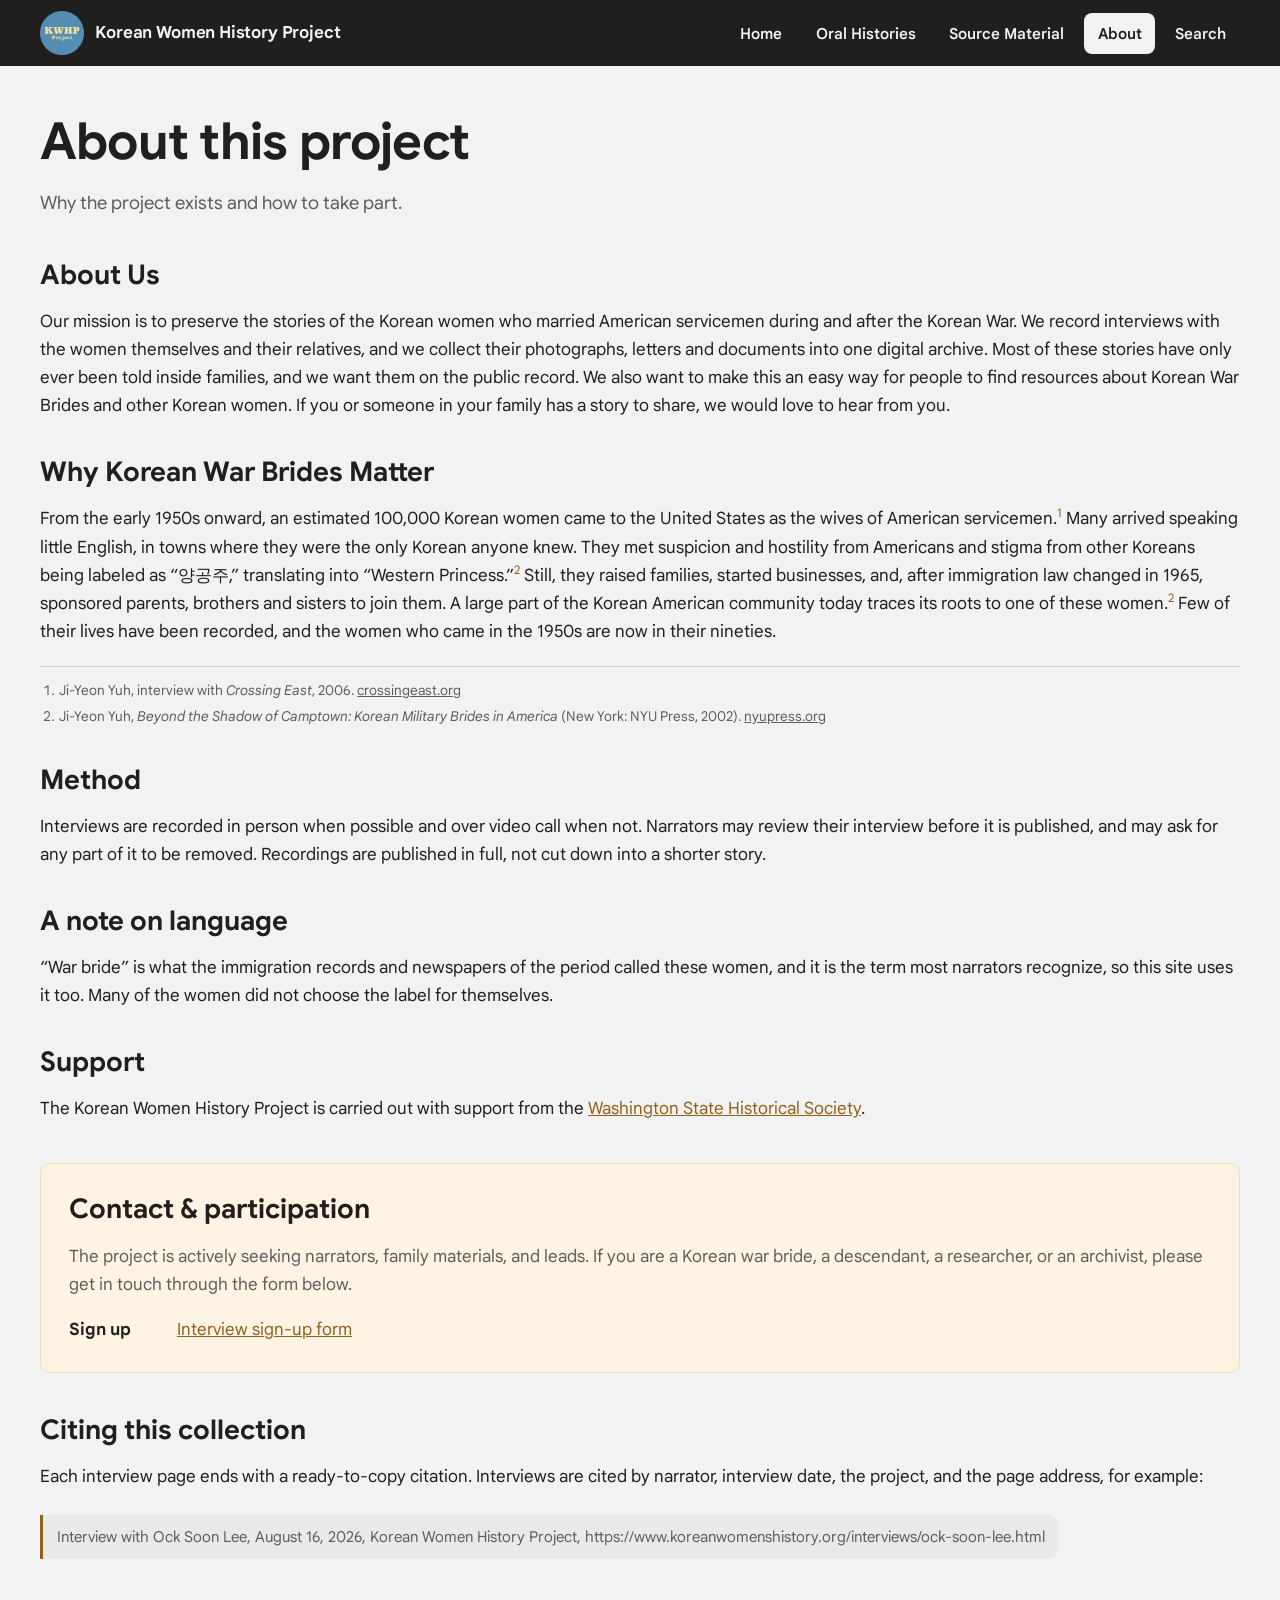
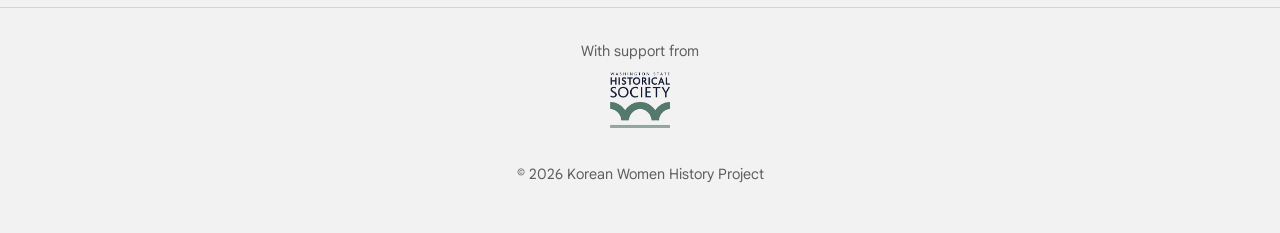
==== about.html @ 5fdd78ae "Credit the Washington State Historical Society for its support Every page footer now shows "With sup" ====
<!doctype html>
<html lang="en">
<head>
  <meta charset="utf-8" />
  <meta name="viewport" content="width=device-width, initial-scale=1" />
  <title>About | Korean Women History Project</title>
  <meta name="description" content="Who runs the Korean Women History Project, how interviews are conducted, and how to take part." />
  <link rel="stylesheet" href="styles.css" />
  <link rel="icon" href="favicon.ico" sizes="any" />
  <link rel="icon" type="image/png" sizes="32x32" href="images/favicon-32.png" />
  <link rel="icon" type="image/png" sizes="16x16" href="images/favicon-16.png" />
  <link rel="apple-touch-icon" href="images/apple-touch-icon.png" />
  <link rel="manifest" href="site.webmanifest" />
</head>
<body>
  <a class="skip-link" href="#main">Skip to content</a>

  <header class="site-header">
    <a class="brand" href="index.html">
      <img class="brand-logo" src="images/logo.png" alt="" width="512" height="512" />
      <span class="brand-name">Korean Women History Project</span>
    </a>
    <button id="nav-toggle" class="nav-toggle" type="button" aria-expanded="false" aria-controls="site-nav">Menu</button>
    <nav id="site-nav" class="site-nav">
      <a href="index.html">Home</a>
      <a href="oral-histories.html">Oral Histories</a>
      <a href="archive.html">Source Material</a>
      <a href="about.html" aria-current="page">About</a>
      <a href="search.html">Search</a>
    </nav>
  </header>

  <main id="main">
    <section class="page-head">
      <h1>About this project</h1>
      <p class="lede">
        Why the project exists and how to take part.
      </p>
    </section>

    <section class="prose">
      <h2>About Us</h2>
      <p>
        Our mission is to preserve the stories of the Korean women who married American
        servicemen during and after the Korean War.
        We record interviews with the women themselves and their relatives, and we collect
        their photographs, letters and documents into one digital archive. Most of these
        stories have only ever been told inside families, and we want them on the public record. We also want to
        make this an easy way for people to find resources about Korean War Brides and other
        Korean women. If you or someone in your family has a story to share, we would love to
        hear from you.
      </p>

      <h2>Why Korean War Brides Matter</h2>
      <p>
        From the early 1950s onward, an estimated 100,000 Korean women came to the United
        States as the wives of American servicemen.<sup><a href="#source-1">1</a></sup> Many
        arrived speaking little English, in towns where they were the only Korean anyone knew.
        They met suspicion and hostility from Americans and stigma from other Koreans being
        labeled as &ldquo;<span lang="ko">양공주</span>,&rdquo; translating into &ldquo;Western
        Princess.&rdquo;<sup><a href="#source-2">2</a></sup> Still, they raised families,
        started businesses, and, after immigration law changed in 1965, sponsored parents,
        brothers and sisters to join them. A large part of the Korean American community today
        traces its roots to one of these women.<sup><a href="#source-2">2</a></sup> Few of their
        lives have been recorded, and the women who came in the 1950s are now in their nineties.
      </p>

      <ol class="sources" aria-label="Sources">
        <li id="source-1">
          Ji-Yeon Yuh, interview with <em>Crossing East</em>, 2006.
          <a href="http://www.crossingeast.org/crossingeastarchive/2017/03/27/dr-ji-yeon-yuh-interview/">crossingeast.org</a>
        </li>
        <li id="source-2">
          Ji-Yeon Yuh, <em>Beyond the Shadow of Camptown: Korean Military Brides in America</em>
          (New York: NYU Press, 2002).
          <a href="https://nyupress.org/9780814796993/beyond-the-shadow-of-camptown/">nyupress.org</a>
        </li>
      </ol>

      <h2>Method</h2>
      <p>
        Interviews are recorded in person when possible and over video call when not.
        Narrators may review their interview before it is published, and may ask for any part
        of it to be removed. Recordings are published in full, not cut down into a shorter
        story.
      </p>

      <h2>A note on language</h2>
      <p>
        &ldquo;War bride&rdquo; is what the immigration records and newspapers of the period
        called these women, and it is the term most narrators recognize, so this site uses it
        too. Many of the women did not choose the label for themselves.
      </p>

      <h2>Support</h2>
      <p>
        The Korean Women History Project is carried out with support from the
        <a href="https://www.washingtonhistory.org/" target="_blank" rel="noopener">Washington State Historical Society</a>.
      </p>
    </section>

    <section class="callout" id="contact">
      <h2>Contact &amp; participation</h2>
      <p>
        The project is actively seeking narrators, family materials, and leads. If you are
        a Korean war bride, a descendant, a researcher, or an archivist, please get in touch
        through the form below.
      </p>
      <ul class="contact-list">
        <li><strong>Sign up</strong> <a href="https://forms.gle/nrmysBmQcNT2oJr99" target="_blank" rel="noopener">Interview sign-up form</a></li>
      </ul>
    </section>

    <section class="prose">
      <h2>Citing this collection</h2>
      <p>
        Each interview page ends with a ready-to-copy citation. Interviews are cited by
        narrator, interview date, the project, and the page address, for example:
      </p>
      <p>
        <span class="cite">
          Interview with Ock Soon Lee, August 16, 2026, Korean Women History Project,
          https://www.koreanwomenshistory.org/interviews/ock-soon-lee.html
        </span>
      </p>
    </section>
  </main>

  <footer>
    <a class="support" href="https://www.washingtonhistory.org/" target="_blank" rel="noopener">
      <span>With support from</span>
      <img src="images/wshs-logo.jpg" alt="Washington State Historical Society" width="59" height="56" />
    </a>
    <p>© <span data-year>2026</span> Korean Women History Project</p>
  </footer>

  <script src="script.js"></script>
</body>
</html>
---- styles.css ----
/* ==========================================================================
   Korean Women History Project — site styles
   Colors live in the :root block below. Change them there and the whole
   site follows. Everything else is layout.
   ========================================================================== */

/* Google Sans, self-hosted (SIL Open Font License 1.1, see fonts/OFL.txt).
   A single variable file covers weight 400-700, so italic is the only
   second file needed. */
@font-face {
  font-family: "Google Sans";
  src: url("fonts/GoogleSans-Variable.woff2") format("woff2-variations"),
       url("fonts/GoogleSans-Variable.woff2") format("woff2");
  font-weight: 400 700;
  font-style: normal;
  font-display: swap;
}

@font-face {
  font-family: "Google Sans";
  src: url("fonts/GoogleSans-Italic-Variable.woff2") format("woff2-variations"),
       url("fonts/GoogleSans-Italic-Variable.woff2") format("woff2");
  font-weight: 400 700;
  font-style: italic;
  font-display: swap;
}


:root {
  /* Palette drawn from the project logo: gold on near-black, over a warm
     off-white. --accent is a deepened version of the logo's gold (#b68235)
     so it clears AA contrast as text and as a button fill; --accent-soft is
     a pale tint of the same gold. */
  --bg: #f3f2f2;
  --bg-soft: #eae9e9;
  --surface: #f8f4f4;
  --text: #201f1d;
  --muted: #605d5d;
  --border: #d7d3d3;
  --accent: #8f611c;
  /* Body text carrying a slight gold hue, for card pull quotes. */
  --text-quote: #5a3b0a;
  --accent-soft: #fff3e4;
  --accent-soft-border: #f1dcb8;
  --accent-text: #ffffff;
  /* Behind words a search matched. */
  --mark: #f6dca8;

  /* Dark banner across the top, the same near-black as the logo's tile so
     the logo sits flush in it. */
  --header-bg: #201f1d;
  --header-text: #f3f2f2;

  --radius: 10px;
  /* Content sits in a centered band with a gutter on each side.
     --maxw is how wide that band gets; --pad is the gutter inside it.
     --measure is off, so text fills the band rather than stopping short. */
  --maxw: 1280px;
  --pad: clamp(1rem, 4vw, 2.5rem);
  --measure: none;

  /* --serif is unused now that headings use --sans too; kept so a serif
     look can be restored by pointing a rule back at it. */
  --serif: "Iowan Old Style", "Palatino Linotype", Palatino, Georgia, "Times New Roman", serif;
  --sans: "Google Sans", system-ui, -apple-system, "Segoe UI", Roboto, Helvetica, Arial, sans-serif;

  /* The site is light-only; this keeps form controls and scrollbars light
     even for visitors whose system is set to dark mode. */
  color-scheme: light;
}

* { box-sizing: border-box; }

/* scroll-padding-top keeps links to a spot on the page (#contact,
   #ock-soon-lee) from landing under the sticky header. */
html { scroll-behavior: smooth; scroll-padding-top: 5rem; }

body {
  margin: 0;
  background: var(--bg);
  color: var(--text);
  font: 17px/1.65 var(--sans);
  -webkit-font-smoothing: antialiased;
}

a { color: var(--accent); }
a:hover { text-decoration-thickness: 2px; }

img { max-width: 100%; height: auto; display: block; }

.visually-hidden {
  position: absolute;
  width: 1px; height: 1px;
  padding: 0; margin: -1px;
  overflow: hidden;
  clip: rect(0 0 0 0);
  white-space: nowrap;
}

.skip-link {
  position: absolute;
  left: -9999px;
  top: 0;
  background: var(--accent);
  color: var(--accent-text);
  padding: 0.6rem 1rem;
  z-index: 100;
}
.skip-link:focus { left: 0; }

:focus-visible {
  outline: 2px solid var(--accent);
  outline-offset: 3px;
  border-radius: 3px;
}

/* --------------------------------------------------------------- Header  */

.site-header {
  position: sticky;
  top: 0;
  z-index: 20;
  display: flex;
  align-items: center;
  justify-content: space-between;
  gap: 1.5rem;
  padding-block: 0.7rem;
  padding-inline: max(var(--pad), calc((100% - var(--maxw)) / 2 + var(--pad)));
  background: var(--header-bg);
  color: var(--header-text);
}

.brand {
  display: flex;
  align-items: center;
  gap: 0.7rem;
  text-decoration: none;
  color: var(--header-text);
  min-width: 0;
}

.brand-logo {
  width: 44px;
  height: 44px;
  flex: none;
}

.brand-name {
  font-size: 1.05rem;
  font-weight: 700;
  letter-spacing: -0.01em;
}

.site-nav {
  display: flex;
  align-items: center;
  gap: 0.4rem;
}

.site-nav a {
  text-decoration: none;
  color: var(--header-text);
  font-size: 0.95rem;
  font-weight: 600;
  padding: 0.5rem 0.85rem;
  border-radius: 8px;
  white-space: nowrap;
}

.site-nav a:hover { background: rgba(255, 255, 255, 0.12); }

/* Current page reads as a filled chip, the way the reference header does. */
.site-nav a[aria-current="page"] {
  background: var(--header-text);
  color: var(--header-bg);
}

.nav-toggle {
  display: none;
  background: transparent;
  border: 1px solid rgba(255, 255, 255, 0.35);
  border-radius: 8px;
  color: var(--header-text);
  cursor: pointer;
  font: inherit;
  font-size: 0.9rem;
  font-weight: 600;
  line-height: 1;
  padding: 0.55rem 0.8rem;
}

.nav-toggle:hover { background: rgba(255, 255, 255, 0.12); }

@media (max-width: 920px) {
  .brand-name {
    font-size: 0.95rem;
    overflow: hidden;
    text-overflow: ellipsis;
    white-space: nowrap;
  }

  .nav-toggle { display: inline-block; }

  .site-nav {
    display: none;
    position: absolute;
    top: 100%;
    left: 0;
    right: 0;
    flex-direction: column;
    align-items: stretch;
    gap: 0.25rem;
    padding: 0.75rem var(--pad) 1rem;
    background: var(--header-bg);
  }

  .site-nav.open { display: flex; }
}

/* --------------------------------------------------------------- Layout  */

main {
  max-width: var(--maxw);
  margin: 0 auto;
  padding: 0 var(--pad);
}

/* Sections carry no vertical padding of their own; the space between them is
   one explicit gap, so neighbouring padding cannot double into a hole. */
section { padding: 0; }
section + section { margin-top: 2.5rem; }

h1 {
  font-family: var(--sans);
  font-size: clamp(2.1rem, 5.5vw, 3.2rem);
  line-height: 1.12;
  margin: 0 0 1rem;
  letter-spacing: -0.015em;
}

h2 {
  font-family: var(--sans);
  font-size: clamp(1.35rem, 2.6vw, 1.7rem);
  line-height: 1.25;
  margin: 0 0 1rem;
}

h3 { font-size: 1.05rem; margin: 0 0 0.4rem; }

.hero { padding-top: 3.25rem; }

.page-head { padding-top: 3rem; }

.lede {
  font-size: 1.15rem;
  color: var(--muted);
  max-width: var(--measure);
  margin: 0 0 1.5rem;
}

.prose p {
  max-width: var(--measure);
  margin: 0 0 1.1rem;
}

.prose h2 { margin-top: 2.2rem; }
.prose h2:first-child { margin-top: 0; }

/* Numbered sources under a passage, set small and faded. */
.prose sup { line-height: 0; font-size: 0.7em; }
.prose sup a { text-decoration: none; }

.sources {
  margin: 1.25rem 0 0;
  padding: 0.9rem 0 0 1.2rem;
  border-top: 1px solid var(--border);
  font-size: 0.85rem;
  line-height: 1.5;
  color: var(--muted);
  max-width: var(--measure);
}

.sources li { margin-bottom: 0.35rem; }
.sources a { color: var(--muted); }

.cite {
  display: inline-block;
  margin-top: 0.4rem;
  padding: 0.6rem 0.85rem;
  background: var(--bg-soft);
  border-left: 3px solid var(--accent);
  border-radius: 0 var(--radius) var(--radius) 0;
  font-size: 0.94rem;
  color: var(--muted);
}

/* -------------------------------------------------------------- Buttons  */


.btn {
  display: inline-block;
  padding: 0.65rem 1.15rem;
  border: 1px solid var(--border);
  border-radius: var(--radius);
  background: var(--surface);
  color: var(--text);
  text-decoration: none;
  font: inherit;
  font-size: 1.05rem;
  font-weight: 600;
  cursor: pointer;
  transition: transform 0.12s ease, border-color 0.12s ease;
}

.btn:hover { transform: translateY(-1px); border-color: var(--accent); }

.btn-primary {
  background: var(--accent);
  border-color: var(--accent);
  color: var(--accent-text);
}

/* -------------------------------------------------------------- Callout  */

.callout {
  background: var(--accent-soft);
  border: 1px solid var(--accent-soft-border);
  border-radius: var(--radius);
  padding: 1.75rem;
}

.callout h2 { margin-top: 0; }
.callout p { color: var(--muted); max-width: var(--measure); }
.callout p:last-child { margin-bottom: 0; }

.contact-list {
  list-style: none;
  padding: 0;
  margin: 0;
  display: grid;
  gap: 0.6rem;
}

.contact-list strong {
  display: inline-block;
  min-width: 6.5rem;
  color: var(--text);
}

/* --------------------------------------------------------------- Search  */

.search { display: block; max-width: 26rem; }

.search input {
  width: 100%;
  padding: 0.6rem 0.85rem;
  font: inherit;
  font-size: 0.95rem;
  color: var(--text);
  background: var(--surface);
  border: 1px solid var(--border);
  border-radius: var(--radius);
}

.filter-status {
  margin: 0.6rem 0 0;
  font-size: 0.9rem;
  color: var(--muted);
  min-height: 1.4em;
}

/* ----------------------------------------------------------- Site search  */

.site-search { display: grid; gap: 1rem; }

.search-box input {
  width: 100%;
  padding: 0.8rem 1rem;
  font: inherit;
  font-size: 1.1rem;
  color: var(--text);
  background: var(--surface);
  border: 1px solid var(--border);
  border-radius: var(--radius);
}

.search-box input:focus { border-color: var(--accent); outline: none; }

.search-filters {
  display: flex;
  flex-wrap: wrap;
  align-items: flex-end;
  justify-content: space-between;
  gap: 0.75rem 1.5rem;
}

/* The kinds of result, as a row of tabs: the chosen one is gold and underlined. */
.chips {
  display: flex;
  flex-wrap: wrap;
  gap: 0 1.5rem;
  margin: 0;
  padding: 0;
  border: 0;
  border-bottom: 1px solid var(--border);
  min-width: 0;
  flex: 1 1 30rem;
}

.chip input {
  position: absolute;
  opacity: 0;
  pointer-events: none;
}

.chip > span {
  display: inline-block;
  padding: 0.45rem 0 0.55rem;
  margin-bottom: -1px;
  font-size: 0.95rem;
  font-weight: 600;
  color: var(--muted);
  border-bottom: 2px solid transparent;
  cursor: pointer;
  transition: color 0.12s ease, border-color 0.12s ease;
}

.chip > span:hover { color: var(--text); }
.chip input:checked + span { color: var(--accent); border-bottom-color: var(--accent); }
.chip input:focus-visible + span { outline: 2px solid var(--accent); outline-offset: 3px; border-radius: 2px; }

.chip-count {
  font-weight: 400;
  font-variant-numeric: tabular-nums;
  color: var(--muted);
  margin-left: 0.2rem;
}

.chip-count:empty { display: none; }

.search-section select {
  padding: 0.45rem 0.75rem;
  font: inherit;
  font-size: 0.92rem;
  color: var(--text);
  background: var(--surface);
  border: 1px solid var(--border);
  border-radius: var(--radius);
}

.search-hints p { margin: 0.5rem 0 0.75rem; color: var(--muted); }
.search-hints[hidden] { display: none; }

.search-hint-list { display: flex; flex-wrap: wrap; gap: 0.5rem; }

.search-hint-list button {
  font: inherit;
  font-size: 0.92rem;
  color: var(--accent);
  background: var(--accent-soft);
  border: 1px solid var(--accent-soft-border);
  border-radius: 999px;
  padding: 0.3rem 0.85rem;
  cursor: pointer;
}

.search-hint-list button:hover { border-color: var(--accent); }

.results { margin-top: 1.5rem; }

.result-group + .result-group { margin-top: 2.75rem; }

.result-count {
  font-size: 0.95rem;
  font-weight: 600;
  color: var(--muted);
  font-variant-numeric: tabular-nums;
}

mark {
  background: var(--mark);
  color: inherit;
  border-radius: 2px;
  padding: 0 0.08em;
}

/* An oral history: its cover beside the passages that matched. */
.result-list { display: grid; gap: 1.25rem; }

.result-interview {
  display: grid;
  grid-template-columns: minmax(0, 260px) minmax(0, 1fr);
  background: var(--surface);
  border: 1px solid var(--border);
  border-radius: var(--radius);
  overflow: hidden;
}

.result-cover.card-media { border-bottom: 0; border-right: 1px solid var(--border); aspect-ratio: auto; min-height: 146px; }

.result-body { padding: 1.1rem 1.25rem 1.2rem; min-width: 0; }

.result-title { font-size: 1.2rem; margin: 0 0 0.2rem; }
.result-title a { color: var(--text); text-decoration: none; }
.result-title a:hover { color: var(--accent); text-decoration: underline; }

.result-body .meta { margin-bottom: 0.6rem; }
.result-summary { margin: 0 0 0.75rem; font-size: 0.95rem; color: var(--muted); }

.result-passages {
  list-style: none;
  margin: 0 0 0.6rem;
  padding: 0;
  display: grid;
  gap: 0.35rem;
}

.result-passages a {
  display: block;
  padding: 0.45rem 0.55rem;
  border-radius: 6px;
  color: var(--muted);
  text-decoration: none;
  font-size: 0.95rem;
  line-height: 1.55;
}

.result-passages a:hover { background: var(--accent-soft); color: var(--text); }
.result-passages .cue-time { pointer-events: none; }

.result-words { display: block; margin: 0.2rem 0 0; }

.result-more { font-size: 0.92rem; font-weight: 600; }

/* Under a photograph or document: where it sits on Source Material. */
.result-context {
  display: block;
  margin-top: 0.6rem;
  font-size: 0.85rem;
  font-style: normal;
}

.result-group-name {
  display: block;
  margin-top: 0.3rem;
  font-size: 0.82rem;
  color: var(--muted);
}

@media (max-width: 640px) {
  .result-interview { grid-template-columns: 1fr; }
  .result-cover.card-media { aspect-ratio: 16 / 9; border-right: 0; border-bottom: 1px solid var(--border); }
}

/* ------------------------------------------------- Interview card grid  */

.interview-index { padding-top: 0; }

.interview-grid {
  display: grid;
  grid-template-columns: repeat(auto-fit, minmax(290px, 1fr));
  gap: 1.5rem;
}

.interview-card {
  display: flex;
  flex-direction: column;
  background: var(--surface);
  border: 1px solid var(--border);
  border-radius: var(--radius);
  overflow: hidden;
  text-decoration: none;
  color: inherit;
  transition: border-color 0.14s ease;
}

.interview-card:hover {
  border-color: var(--accent);
}

.interview-card[hidden] { display: none; }

.card-media {
  display: block;
  aspect-ratio: 16 / 9;
  background: var(--bg-soft) center / cover no-repeat;
  border-bottom: 1px solid var(--border);
}

.card-body {
  display: block;
  padding: 1.1rem 1.15rem 1.25rem;
}

.quote {
  font-family: var(--sans);
  font-size: 1.22rem;
  line-height: 1.3;
  margin: 0 0 0.6rem;
  text-wrap: balance;
}

.interview-card:hover .quote { color: var(--accent); }

.meta {
  display: block;
  font-size: 0.86rem;
  color: var(--muted);
  margin: 0 0 0.75rem;
}

/* A line from the interview, sitting under the narrator's name on a card. */
.card-quote {
  display: block;
  font-size: 0.95rem;
  font-weight: 600;
  line-height: 1.45;
  color: var(--text-quote);
  margin: 0 0 0.75rem;
  text-wrap: pretty;
}

.card-tags {
  display: flex;
  flex-wrap: wrap;
  gap: 0.4rem;
}

.card-tags span {
  font-size: 0.76rem;
  letter-spacing: 0.03em;
  color: var(--muted);
  background: var(--bg-soft);
  border: 1px solid var(--border);
  border-radius: 999px;
  padding: 0.18rem 0.6rem;
}

/* --------------------------------------------- Interview detail page  */

.interview {
  max-width: var(--measure);
  padding: 2.5rem 0 1rem;
}

.back-link {
  display: inline-flex;
  align-items: center;
  gap: 0.45em;
  font-size: 0.9rem;
  text-decoration: none;
  margin-bottom: 1.75rem;
}

/* The arrow is masked rather than shown as an image, so it picks up the
   link colour instead of staying black. */
.back-link::before {
  content: "";
  flex: none;
  width: 0.95em;
  height: 0.95em;
  background: currentColor;
  -webkit-mask: url(images/arrow-left.svg) center / contain no-repeat;
  mask: url(images/arrow-left.svg) center / contain no-repeat;
}

.back-link:hover { text-decoration: underline; }

.interview h1 { margin-bottom: 0.6rem; text-wrap: balance; }

.interview .video-frame {
  max-height: 72vh;
  width: auto;
  margin-inline: auto;
}

.interview-standfirst {
  font-size: 1.2rem;
  font-weight: 600;
  color: var(--accent);
  margin: 0 0 0.6rem;
}

.interview-meta {
  font-size: 0.9rem;
  color: var(--muted);
  margin: 0 0 1rem;
}

.interview-summary {
  font-size: 1.08rem;
  color: var(--muted);
  margin: 0 0 1.75rem;
}

.interview .prose { padding: 2rem 0 0; }

/* A second video under "Related material", kept smaller than the interview. */
.related-video { max-width: 560px; margin-bottom: 1.25rem; }
.interview .prose + .prose { margin-top: 2rem; }
.interview .back-link:last-child { margin: 2.5rem 0 0; }

.passages {
  margin: 0;
  display: grid;
  grid-template-columns: max-content 1fr;
  gap: 0.5rem 1.1rem;
  align-items: baseline;
}

.passages dt {
  font-variant-numeric: tabular-nums;
  font-size: 0.88rem;
  color: var(--accent);
}

.passages dd {
  margin: 0;
  color: var(--muted);
}

@media (max-width: 520px) {
  .passages { grid-template-columns: 1fr; gap: 0.15rem; }
  .passages dd { margin-bottom: 0.7rem; }
}

/* ------------------------------------------------- Video player frame  */

.video-frame {
  position: relative;
  aspect-ratio: 16 / 9;
  background: var(--bg-soft) center / cover no-repeat;
  border: 1px solid var(--border);
  border-radius: var(--radius);
  overflow: hidden;
}

.video-frame iframe {
  position: absolute;
  inset: 0;
  width: 100%;
  height: 100%;
  border: 0;
}

.video-play {
  position: absolute;
  inset: 0;
  width: 100%;
  height: 100%;
  display: grid;
  place-items: center;
  background: rgba(0, 0, 0, 0.28);
  border: 0;
  cursor: pointer;
  transition: background 0.15s ease;
}

.video-play:hover { background: rgba(0, 0, 0, 0.45); }

.video-play-icon {
  display: grid;
  place-items: center;
  width: 62px;
  height: 62px;
  padding-left: 5px;
  border-radius: 50%;
  background: var(--accent);
  color: #fff;
  font-size: 1.4rem;
}

/* -------------------------------------------------------------- Archive  */


.gallery {
  display: grid;
  grid-template-columns: repeat(auto-fit, minmax(250px, 1fr));
  gap: 1.5rem;
}

.gallery-wide {
  grid-template-columns: repeat(auto-fit, minmax(340px, 1fr));
}

.item {
  margin: 0;
  background: var(--surface);
  border: 1px solid var(--border);
  border-radius: var(--radius);
  overflow: hidden;
}

/* A short paragraph introducing each archive section. */
.archive-section > p {
  color: var(--muted);
  max-width: var(--measure);
  margin: -0.25rem 0 1.25rem;
}

/* Each thumbnail links to its full-size file. */
.item-image { display: block; }

.item > img,
.item-image > img {
  width: 100%;
  aspect-ratio: 4 / 3;
  object-fit: cover;
}

/* An item reached from a search result, so it is easy to spot. */
.item.is-target { border-color: var(--accent); box-shadow: 0 0 0 3px var(--accent-soft-border); }

/* Document pages crop from the top, where the title is. */
.item-doc img { object-position: top; }

/* Charts are shown whole rather than cropped. */
.item-fit img { object-fit: contain; }

.item .video-frame { border: 0; border-radius: 0; }

.item figcaption {
  padding: 0.9rem 1rem 1.1rem;
  font-size: 0.92rem;
  color: var(--muted);
}

.item figcaption strong { color: var(--text); }

.credit {
  display: block;
  margin-top: 0.5rem;
  font-size: 0.82rem;
  font-style: italic;
}

/* A caption's link to the oral history it belongs with. */
.item-link {
  display: block;
  margin-top: 0.5rem;
  font-size: 0.85rem;
  font-weight: 600;
}

/* Korean breaks between words, not inside them. */
[lang="ko"] { word-break: keep-all; }

.doc-list {
  list-style: none;
  padding: 0;
  margin: 0;
  display: grid;
  gap: 1.25rem;
}

.doc-list li {
  border-left: 3px solid var(--border);
  padding-left: 1rem;
}

.doc-list strong { display: block; color: var(--text); }
.doc-list .meta { margin-bottom: 0; }
.doc-list p { margin: 0.35rem 0 0; color: var(--muted); font-size: 0.95rem; }

/* Subheadings that split the reading list into groups. */
.archive-section h3 { margin: 2rem 0 1rem; }
.archive-section h2 + h3 { margin-top: 0; }

/* A list entry with a book cover beside it. */
.doc-list .has-cover {
  display: grid;
  grid-template-columns: 64px 1fr;
  gap: 1rem;
  align-items: start;
}

.doc-cover {
  width: 64px;
  border: 1px solid var(--border);
}

/* ------------------------------------------------------- Transcript  */

/* Timestamp buttons in the transcript. */
.cue-time {
  font: inherit;
  font-size: 0.82rem;
  font-variant-numeric: tabular-nums;
  color: var(--accent);
  background: var(--bg-soft);
  border: 1px solid var(--border);
  border-radius: 999px;
  padding: 0.12rem 0.55rem;
  margin-right: 0.5rem;
  cursor: pointer;
}

.cue-time:hover {
  background: var(--accent);
  border-color: var(--accent);
  color: var(--accent-text);
}

.transcript-toolbar {
  display: flex;
  flex-wrap: wrap;
  align-items: center;
  gap: 0.75rem 1.25rem;
  margin-bottom: 0.9rem;
}

.transcript-follow {
  display: flex;
  align-items: center;
  gap: 0.4rem;
  font-size: 0.92rem;
  color: var(--muted);
}

.transcript-search { flex: 1 1 14rem; }

.transcript-search input {
  width: 100%;
  padding: 0.5rem 0.75rem;
  font: inherit;
  font-size: 0.92rem;
  color: var(--text);
  background: var(--surface);
  border: 1px solid var(--border);
  border-radius: var(--radius);
}

.transcript-notice {
  margin: 0 0 0.9rem;
  padding: 0.8rem 1rem;
  background: var(--accent-soft);
  border: 1px solid var(--accent-soft-border);
  border-radius: var(--radius);
  font-size: 0.9rem;
  color: var(--text);
}

.transcript-status {
  margin: 0 0 0.6rem;
  font-size: 0.9rem;
  color: var(--muted);
  min-height: 1.3em;
}

.transcript {
  /* Positioned so each passage's offsetTop is measured from the top of this
     box, which is what the follow-the-video scrolling expects. */
  position: relative;
  max-height: 26rem;
  overflow-y: auto;
  padding: 0.35rem 1rem 0.35rem 0.35rem;
  border: 1px solid var(--border);
  border-radius: var(--radius);
  background: var(--surface);
  scroll-behavior: smooth;
}

.cue {
  margin: 0 0 0.85rem;
  font-size: 0.97rem;
  line-height: 1.6;
  color: var(--muted);
  border-radius: 6px;
  padding: 0.25rem 0.35rem;
}

.cue[hidden] { display: none; }

.cue-speaker {
  font-size: 0.9rem;
  font-weight: 600;
  color: var(--accent);
  margin-right: 0.5rem;
}

.cue-speaker.is-interviewer { color: var(--muted); }

.cue-original {
  display: block;
  margin-left: 3.4rem;
  color: var(--text);
}

.cue-original + .cue-text {
  display: block;
  margin-left: 3.4rem;
}

.cue.is-active {
  background: var(--accent-soft);
  color: var(--text);
}

/* -------------------------------------------------------------- Footer   */

footer {
  border-top: 1px solid var(--border);
  margin-top: 3rem;
  padding-block: 2rem;
  padding-inline: max(var(--pad), calc((100% - var(--maxw)) / 2 + var(--pad)));
  text-align: center;
  color: var(--muted);
  font-size: 0.9rem;
}

/* "With support from" credit. The logo is a JPEG on white; multiply lets
   the page background show through so it doesn't sit in a white box. */
.support {
  display: inline-flex;
  flex-direction: column;
  align-items: center;
  gap: 0.5rem;
  margin-bottom: 1.25rem;
  color: var(--muted);
  text-decoration: none;
}
.support:hover span { text-decoration: underline; }
.support img {
  display: block;
  height: 56px;
  width: auto;
  mix-blend-mode: multiply;
}

@media (prefers-reduced-motion: reduce) {
  html { scroll-behavior: auto; }
  .btn, .video-play, .interview-card, .chip > span { transition: none; }
}


/* ------------------------------------------------------- Print to PDF   */

@media print {
  .site-header,
  footer,
  .back-link,
  .video-frame,
  .transcript-toolbar,
  .transcript-status,
  .skip-link,
  .cue-time {
    display: none !important;
  }

  html, body {
    background: #fff;
    color: #000;
    font-size: 11pt;
  }

  main, .interview {
    max-width: none;
    padding: 0;
    margin: 0;
  }

  /* The transcript prints in full rather than as a scrolling panel. */
  .transcript {
    max-height: none;
    overflow: visible;
    border: 0;
    padding: 0;
    background: transparent;
  }

  .cue {
    color: #000;
    background: transparent;
    padding: 0;
    margin-bottom: 0.6em;
    /* Keep a passage from being split across two pages. */
    break-inside: avoid;
  }

  .cue[hidden] { display: block !important; }
  .cue.is-active { background: transparent; }

  .transcript-notice {
    border: 1pt solid #000;
    background: transparent;
    break-inside: avoid;
  }

  h1 { font-size: 20pt; }
  h2 { font-size: 13pt; break-after: avoid; }

  a { color: #000; text-decoration: none; }

  /* Show the source URL once, so a printed copy can be traced back. */
  .interview::after {
    content: "Source: www.koreanwomenshistory.org";
    display: block;
    margin-top: 1.5em;
    padding-top: 0.5em;
    border-top: 0.5pt solid #999;
    font-size: 8pt;
    color: #444;
  }

  @page { margin: 18mm; }
}
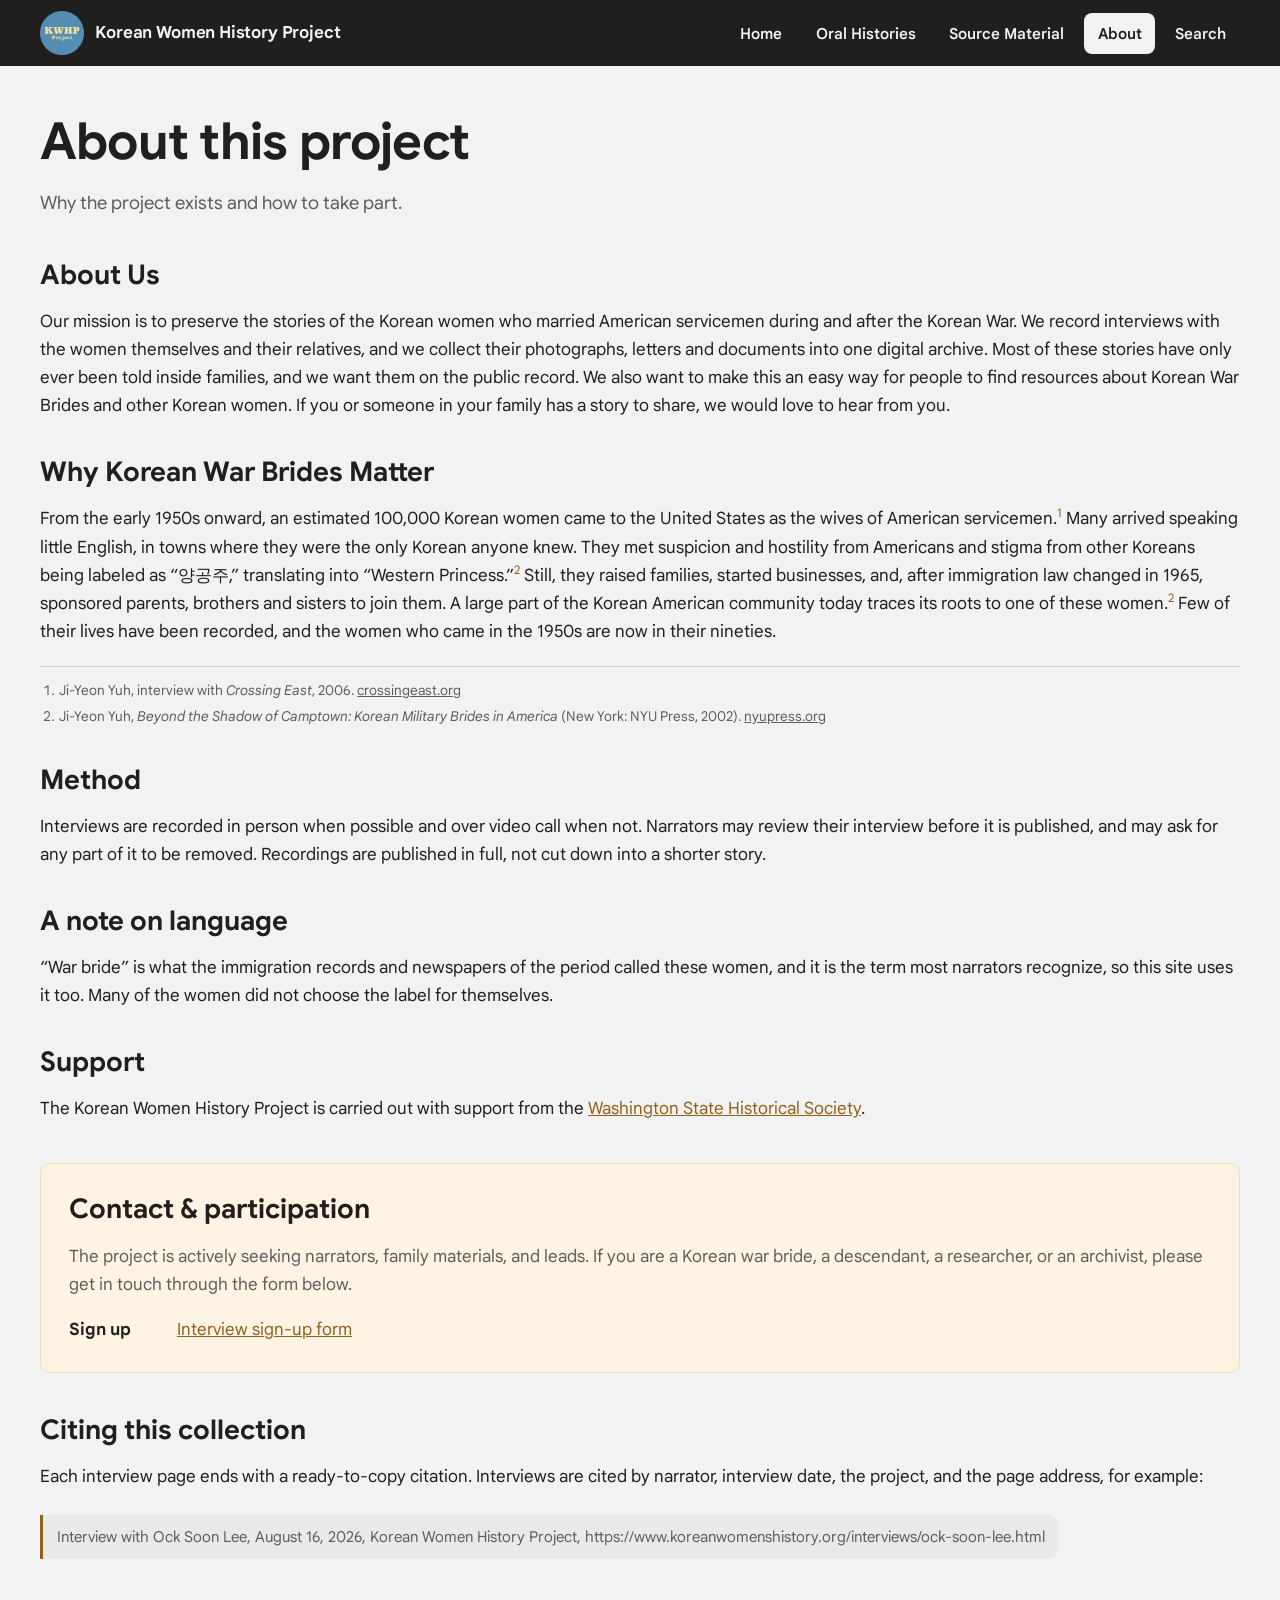
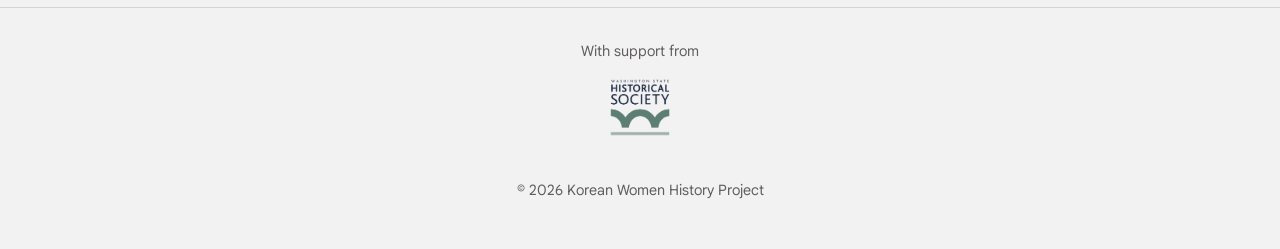
==== commit 1fe73e77: "Use the new Washington State Historical Society logo The footer credit now uses WSHS_logo.png, a tra" ====
--- a/about.html
+++ b/about.html
@@ -129,7 +129,7 @@
   <footer>
     <a class="support" href="https://www.washingtonhistory.org/" target="_blank" rel="noopener">
       <span>With support from</span>
-      <img src="images/wshs-logo.jpg" alt="Washington State Historical Society" width="59" height="56" />
+      <img src="images/WSHS_logo.png" alt="Washington State Historical Society" width="79" height="72" />
     </a>
     <p>© <span data-year>2026</span> Korean Women History Project</p>
   </footer>
--- a/styles.css
+++ b/styles.css
@@ -1008,8 +1008,8 @@
   font-size: 0.9rem;
 }
 
-/* "With support from" credit. The logo is a JPEG on white; multiply lets
-   the page background show through so it doesn't sit in a white box. */
+/* "With support from" credit. The logo PNG has a transparent margin
+   around it, so it is drawn taller than the 56px the mark itself fills. */
 .support {
   display: inline-flex;
   flex-direction: column;
@@ -1022,9 +1022,8 @@
 .support:hover span { text-decoration: underline; }
 .support img {
   display: block;
-  height: 56px;
+  height: 72px;
   width: auto;
-  mix-blend-mode: multiply;
 }
 
 @media (prefers-reduced-motion: reduce) {
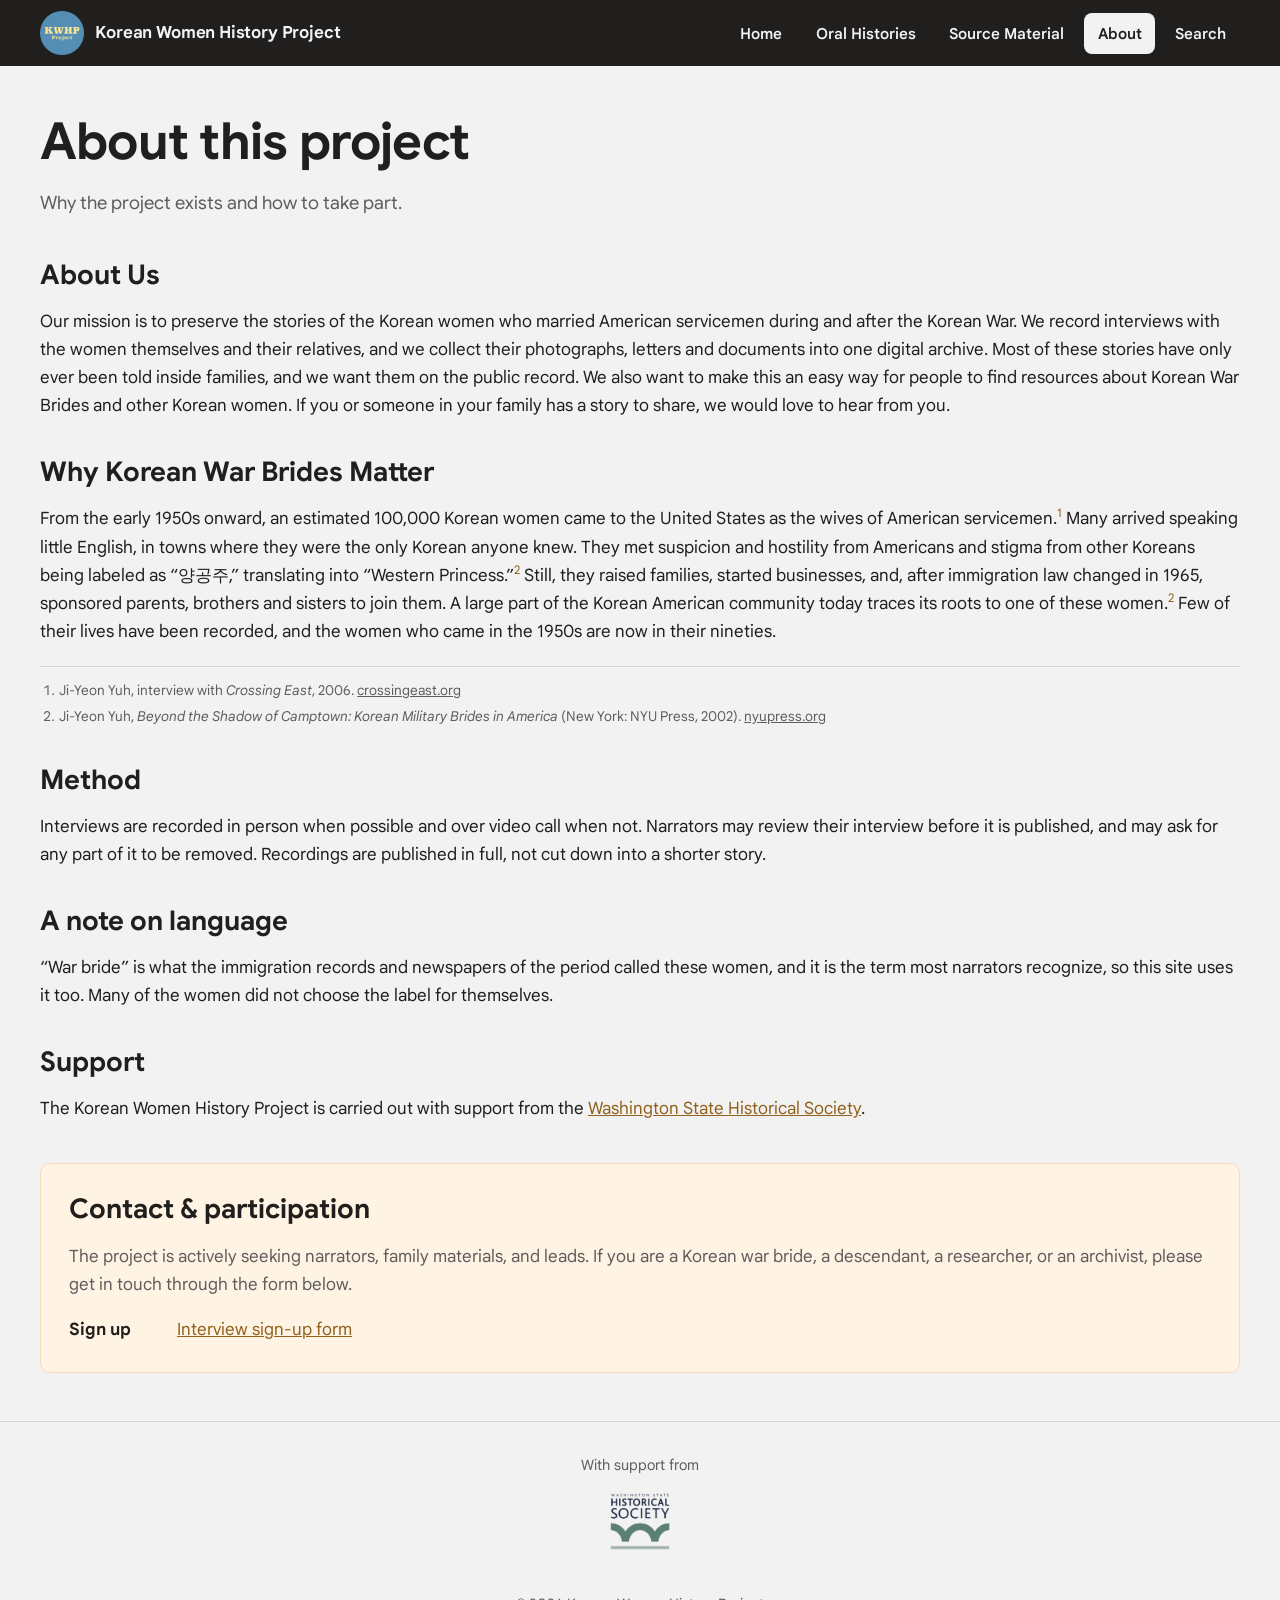
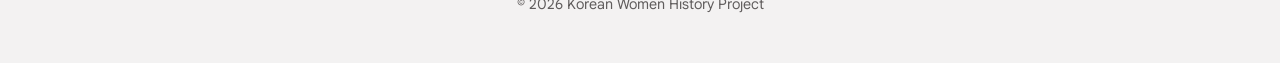
==== commit 371f5194: "Remove the citation section from the About page Co-Authored-By: Claude Opus 5.5 <noreply@anthropic.c" ====
--- a/about.html
+++ b/about.html
@@ -110,20 +110,6 @@
         <li><strong>Sign up</strong> <a href="https://forms.gle/nrmysBmQcNT2oJr99" target="_blank" rel="noopener">Interview sign-up form</a></li>
       </ul>
     </section>
-
-    <section class="prose">
-      <h2>Citing this collection</h2>
-      <p>
-        Each interview page ends with a ready-to-copy citation. Interviews are cited by
-        narrator, interview date, the project, and the page address, for example:
-      </p>
-      <p>
-        <span class="cite">
-          Interview with Ock Soon Lee, August 16, 2026, Korean Women History Project,
-          https://www.koreanwomenshistory.org/interviews/ock-soon-lee.html
-        </span>
-      </p>
-    </section>
   </main>
 
   <footer>
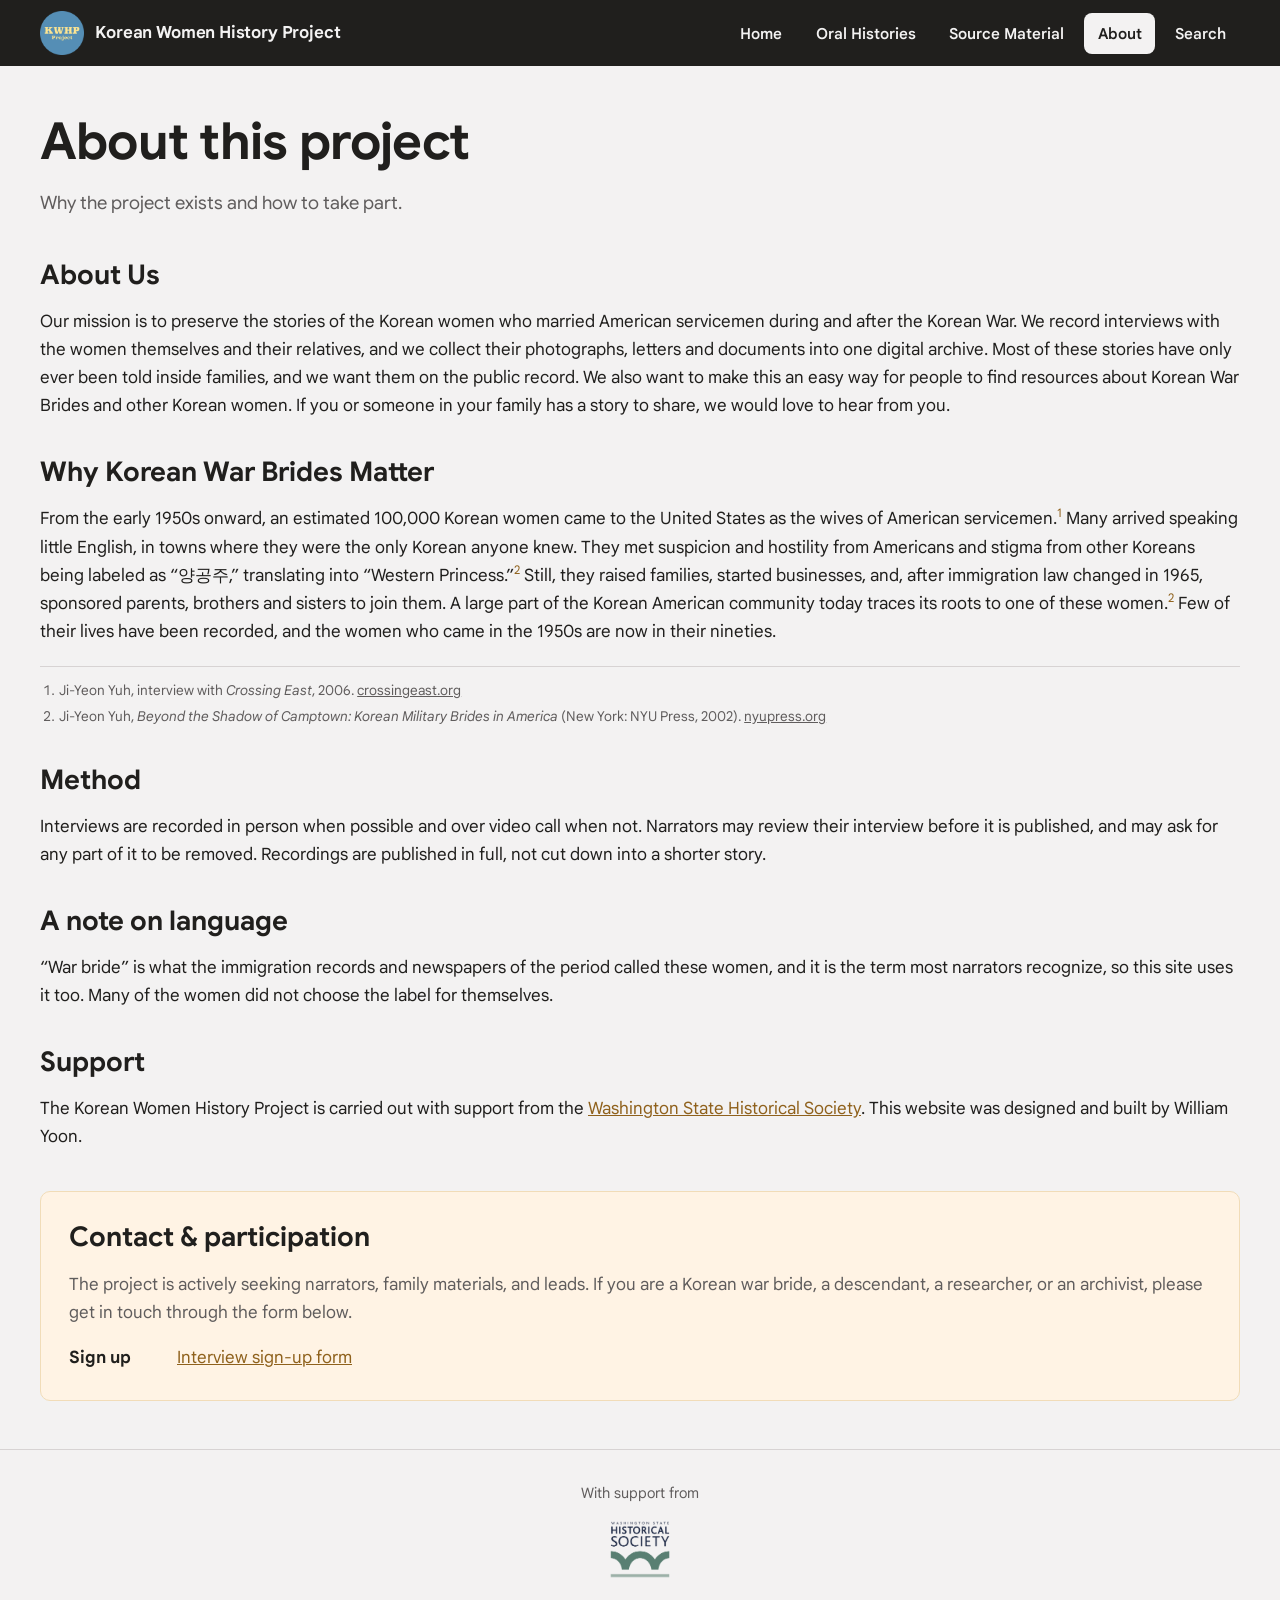
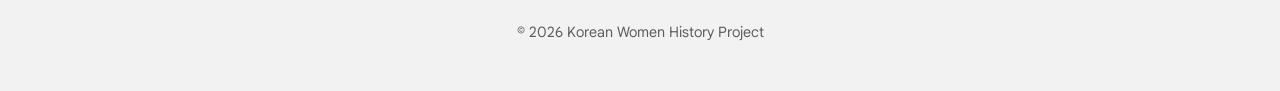
==== commit f2785651: "Credit William Yoon as the site's designer and builder on the About page Co-Authored-By: Claude Sonn" ====
--- a/about.html
+++ b/about.html
@@ -96,6 +96,7 @@
       <p>
         The Korean Women History Project is carried out with support from the
         <a href="https://www.washingtonhistory.org/" target="_blank" rel="noopener">Washington State Historical Society</a>.
+        This website was designed and built by William Yoon.
       </p>
     </section>
 
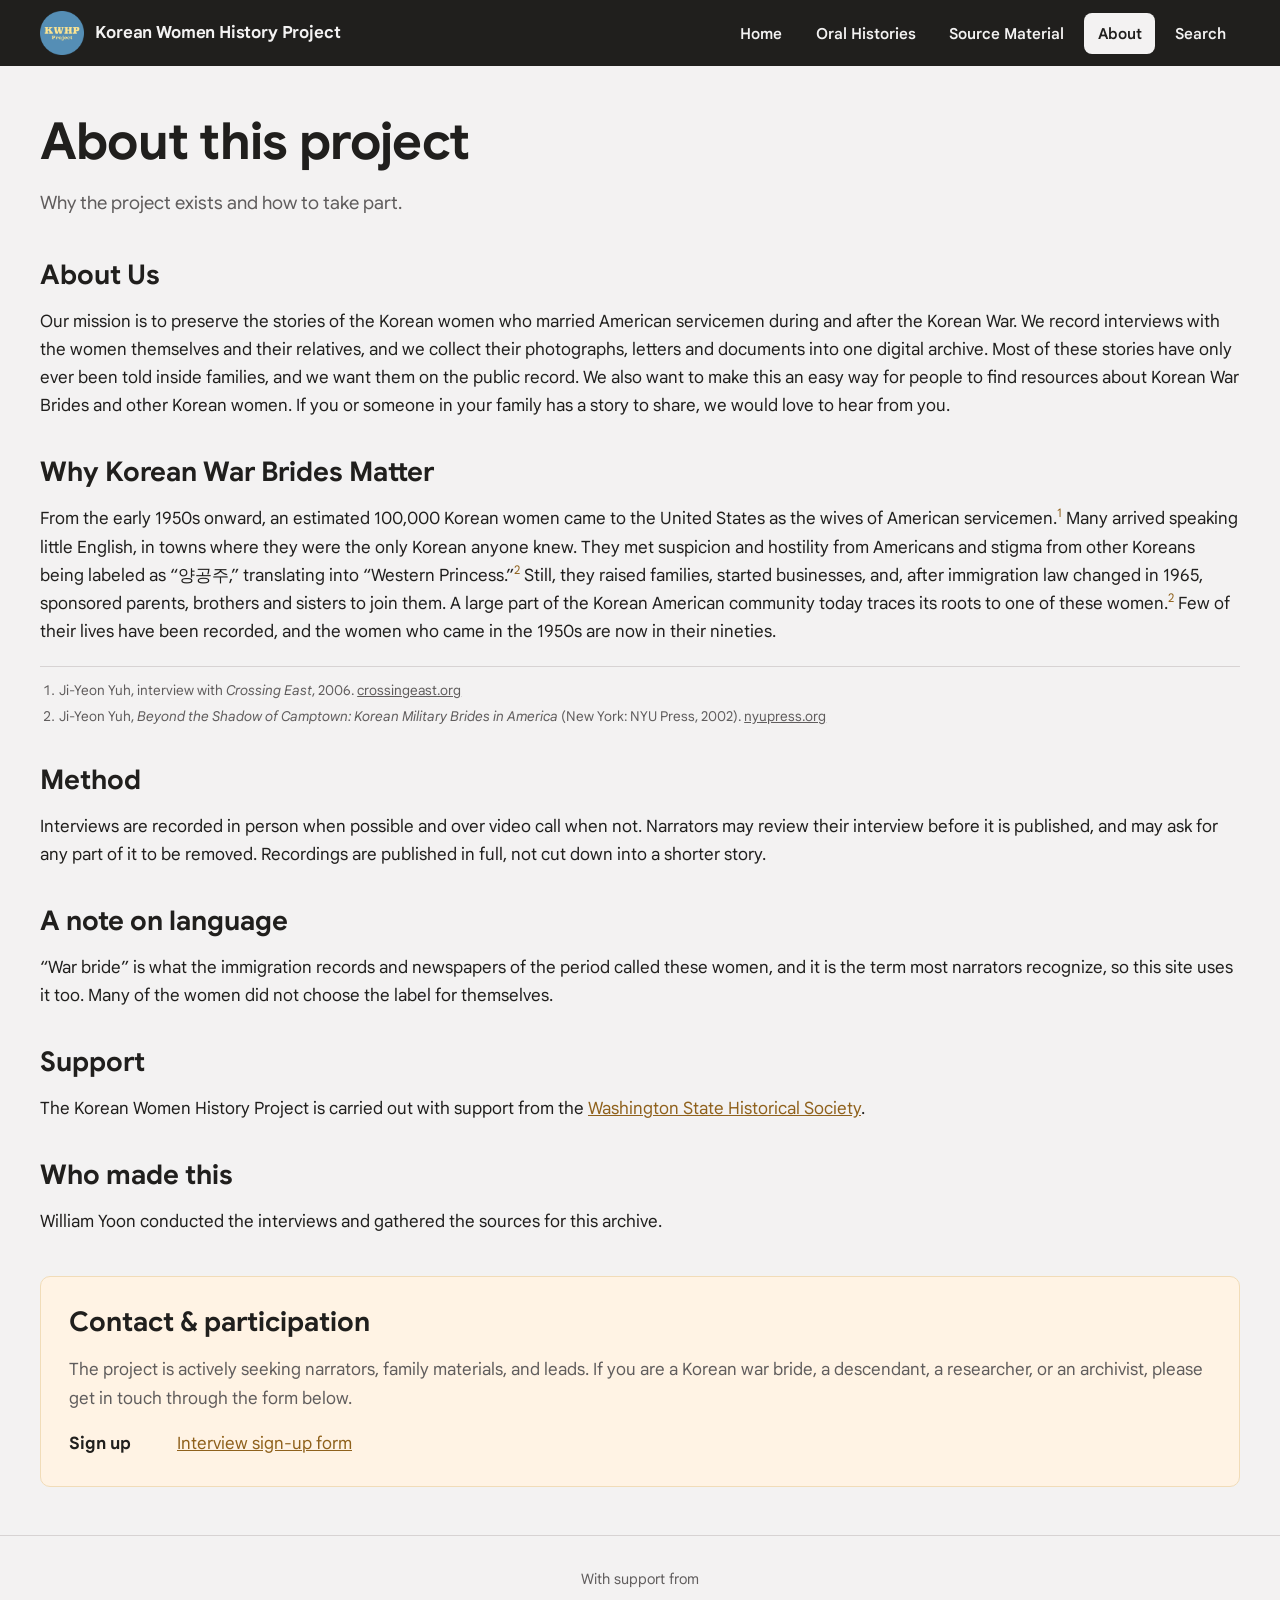
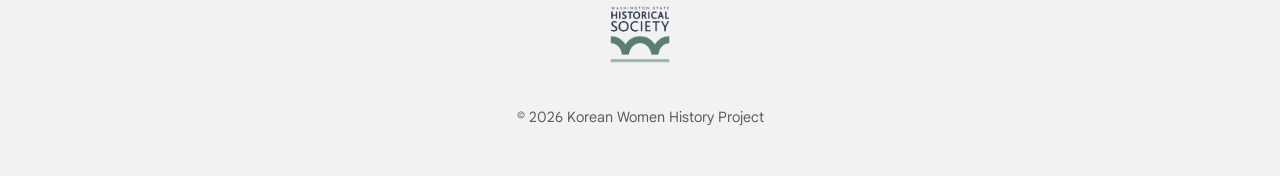
==== commit f9302f05: "Credit William Yoon for the interviews and sources on the About page Co-Authored-By: Claude Sonnet 5" ====
--- a/about.html
+++ b/about.html
@@ -96,7 +96,11 @@
       <p>
         The Korean Women History Project is carried out with support from the
         <a href="https://www.washingtonhistory.org/" target="_blank" rel="noopener">Washington State Historical Society</a>.
-        This website was designed and built by William Yoon.
+      </p>
+
+      <h2>Who made this</h2>
+      <p>
+        William Yoon conducted the interviews and gathered the sources for this archive.
       </p>
     </section>
 
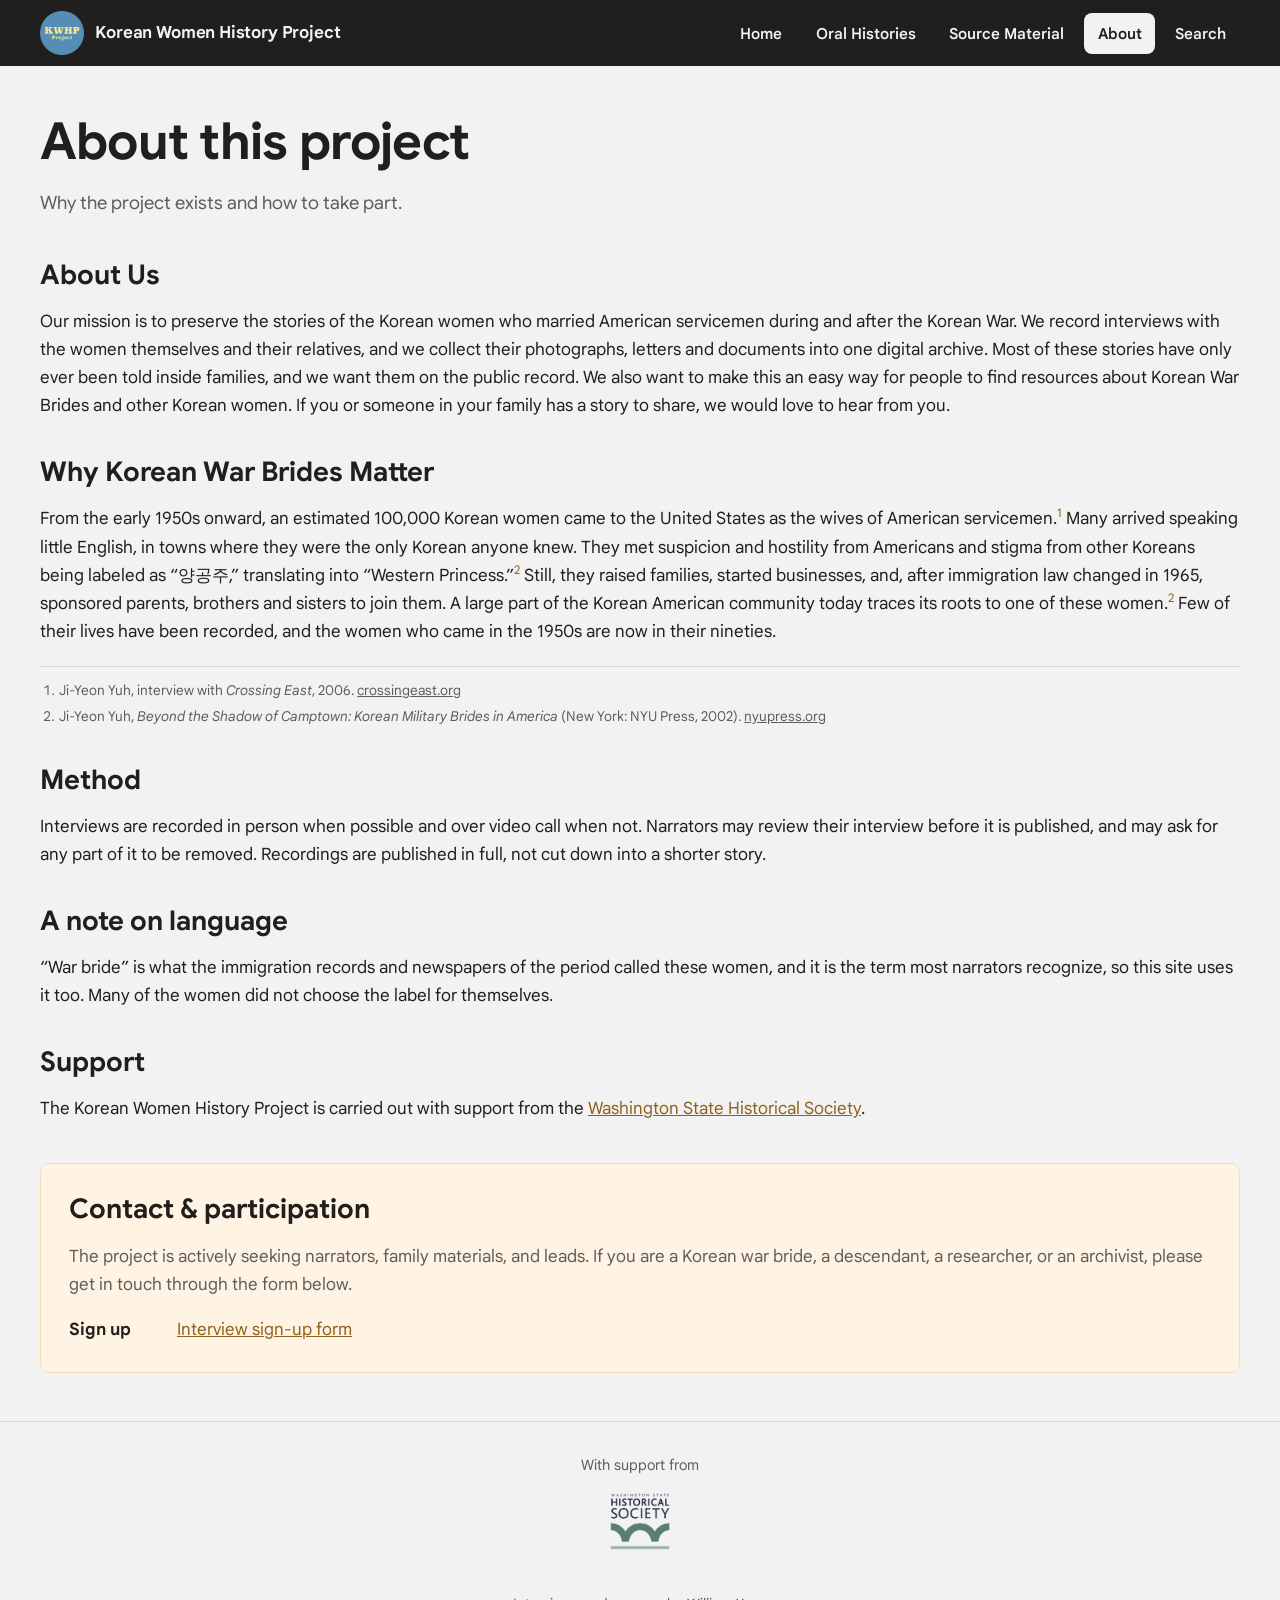
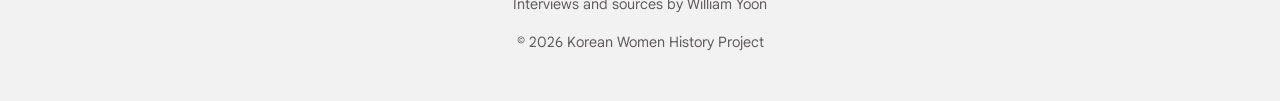
==== commit 7511acd5: "Move the interview credit to the About page footer Co-Authored-By: Claude Sonnet 5.5 <noreply@anthro" ====
--- a/about.html
+++ b/about.html
@@ -97,11 +97,6 @@
         The Korean Women History Project is carried out with support from the
         <a href="https://www.washingtonhistory.org/" target="_blank" rel="noopener">Washington State Historical Society</a>.
       </p>
-
-      <h2>Who made this</h2>
-      <p>
-        William Yoon conducted the interviews and gathered the sources for this archive.
-      </p>
     </section>
 
     <section class="callout" id="contact">
@@ -122,6 +117,7 @@
       <span>With support from</span>
       <img src="images/WSHS_logo.png" alt="Washington State Historical Society" width="79" height="72" />
     </a>
+    <p>Interviews and sources by William Yoon</p>
     <p>© <span data-year>2026</span> Korean Women History Project</p>
   </footer>
 
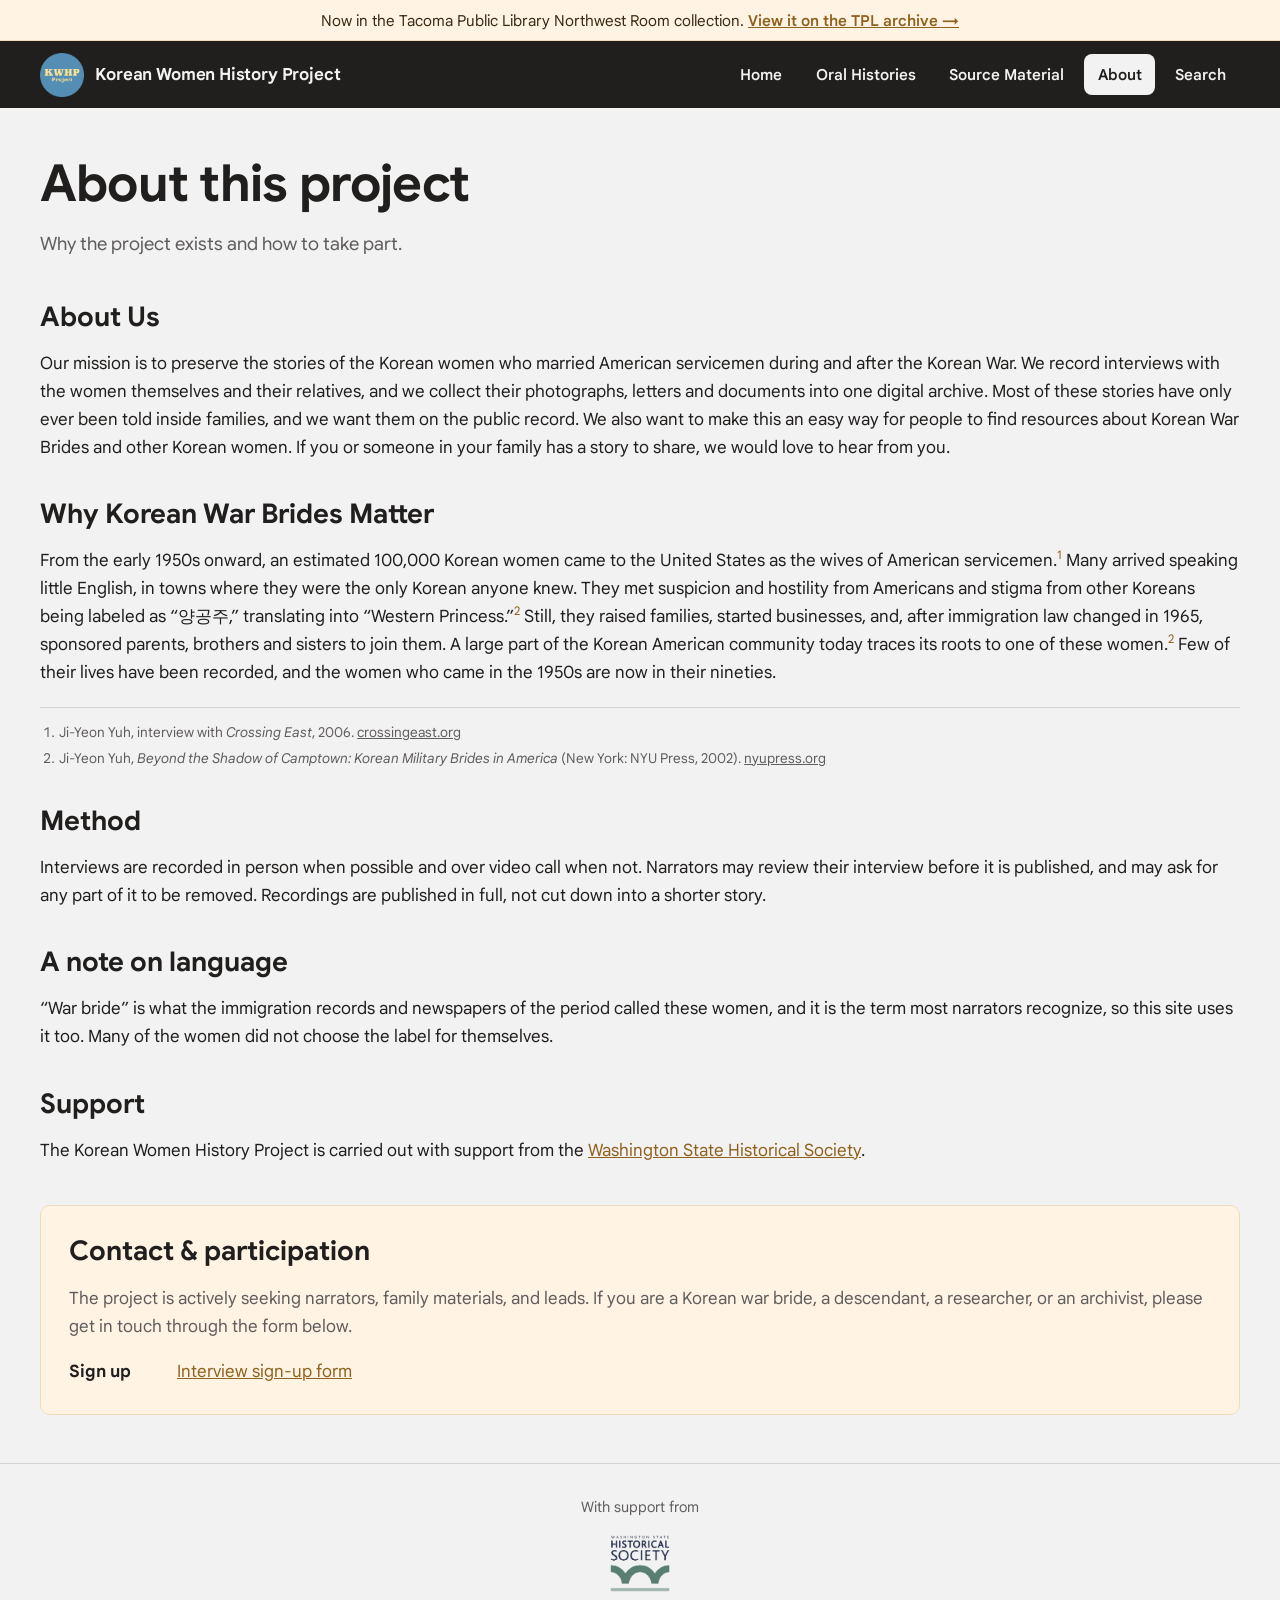
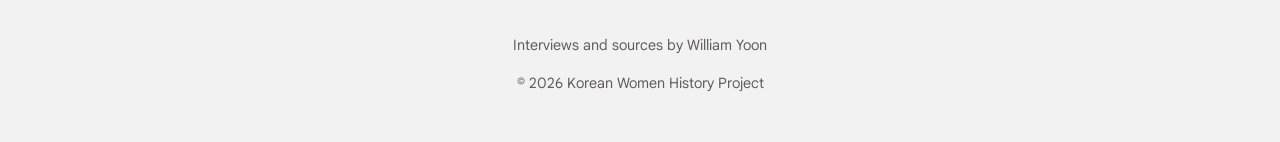
==== commit dc976886: "Add Tacoma Public Library archive banner to every page Co-Authored-By: Claude Opus 5.5 <noreply@anth" ====
--- a/about.html
+++ b/about.html
@@ -14,6 +14,8 @@
 </head>
 <body>
   <a class="skip-link" href="#main">Skip to content</a>
+
+  <div class="announce-bar"><span>Now in the Tacoma Public Library Northwest Room collection.</span> <a href="https://tpl.accesstomemory.org/william-yoons-korean-women-history-project" target="_blank" rel="noopener">View it on the TPL archive &rarr;</a></div>
 
   <header class="site-header">
     <a class="brand" href="index.html">
--- a/styles.css
+++ b/styles.css
@@ -283,17 +283,6 @@
 .sources li { margin-bottom: 0.35rem; }
 .sources a { color: var(--muted); }
 
-.cite {
-  display: inline-block;
-  margin-top: 0.4rem;
-  padding: 0.6rem 0.85rem;
-  background: var(--bg-soft);
-  border-left: 3px solid var(--accent);
-  border-radius: 0 var(--radius) var(--radius) 0;
-  font-size: 0.94rem;
-  color: var(--muted);
-}
-
 /* -------------------------------------------------------------- Buttons  */
 
 
@@ -448,24 +437,6 @@
   border-radius: var(--radius);
 }
 
-.search-hints p { margin: 0.5rem 0 0.75rem; color: var(--muted); }
-.search-hints[hidden] { display: none; }
-
-.search-hint-list { display: flex; flex-wrap: wrap; gap: 0.5rem; }
-
-.search-hint-list button {
-  font: inherit;
-  font-size: 0.92rem;
-  color: var(--accent);
-  background: var(--accent-soft);
-  border: 1px solid var(--accent-soft-border);
-  border-radius: 999px;
-  padding: 0.3rem 0.85rem;
-  cursor: pointer;
-}
-
-.search-hint-list button:hover { border-color: var(--accent); }
-
 .results { margin-top: 1.5rem; }
 
 .result-group + .result-group { margin-top: 2.75rem; }
@@ -1103,3 +1074,15 @@
 
   @page { margin: 18mm; }
 }
+
+/* Featured link to the Tacoma Public Library Northwest Room archive */
+.announce-bar {
+  background: var(--accent-soft);
+  border-bottom: 1px solid var(--accent-soft-border);
+  color: #3a2a10;
+  text-align: center;
+  font-size: 0.95rem;
+  padding: 0.6rem 1rem;
+  line-height: 1.4;
+}
+.announce-bar a { font-weight: 600; white-space: nowrap; }
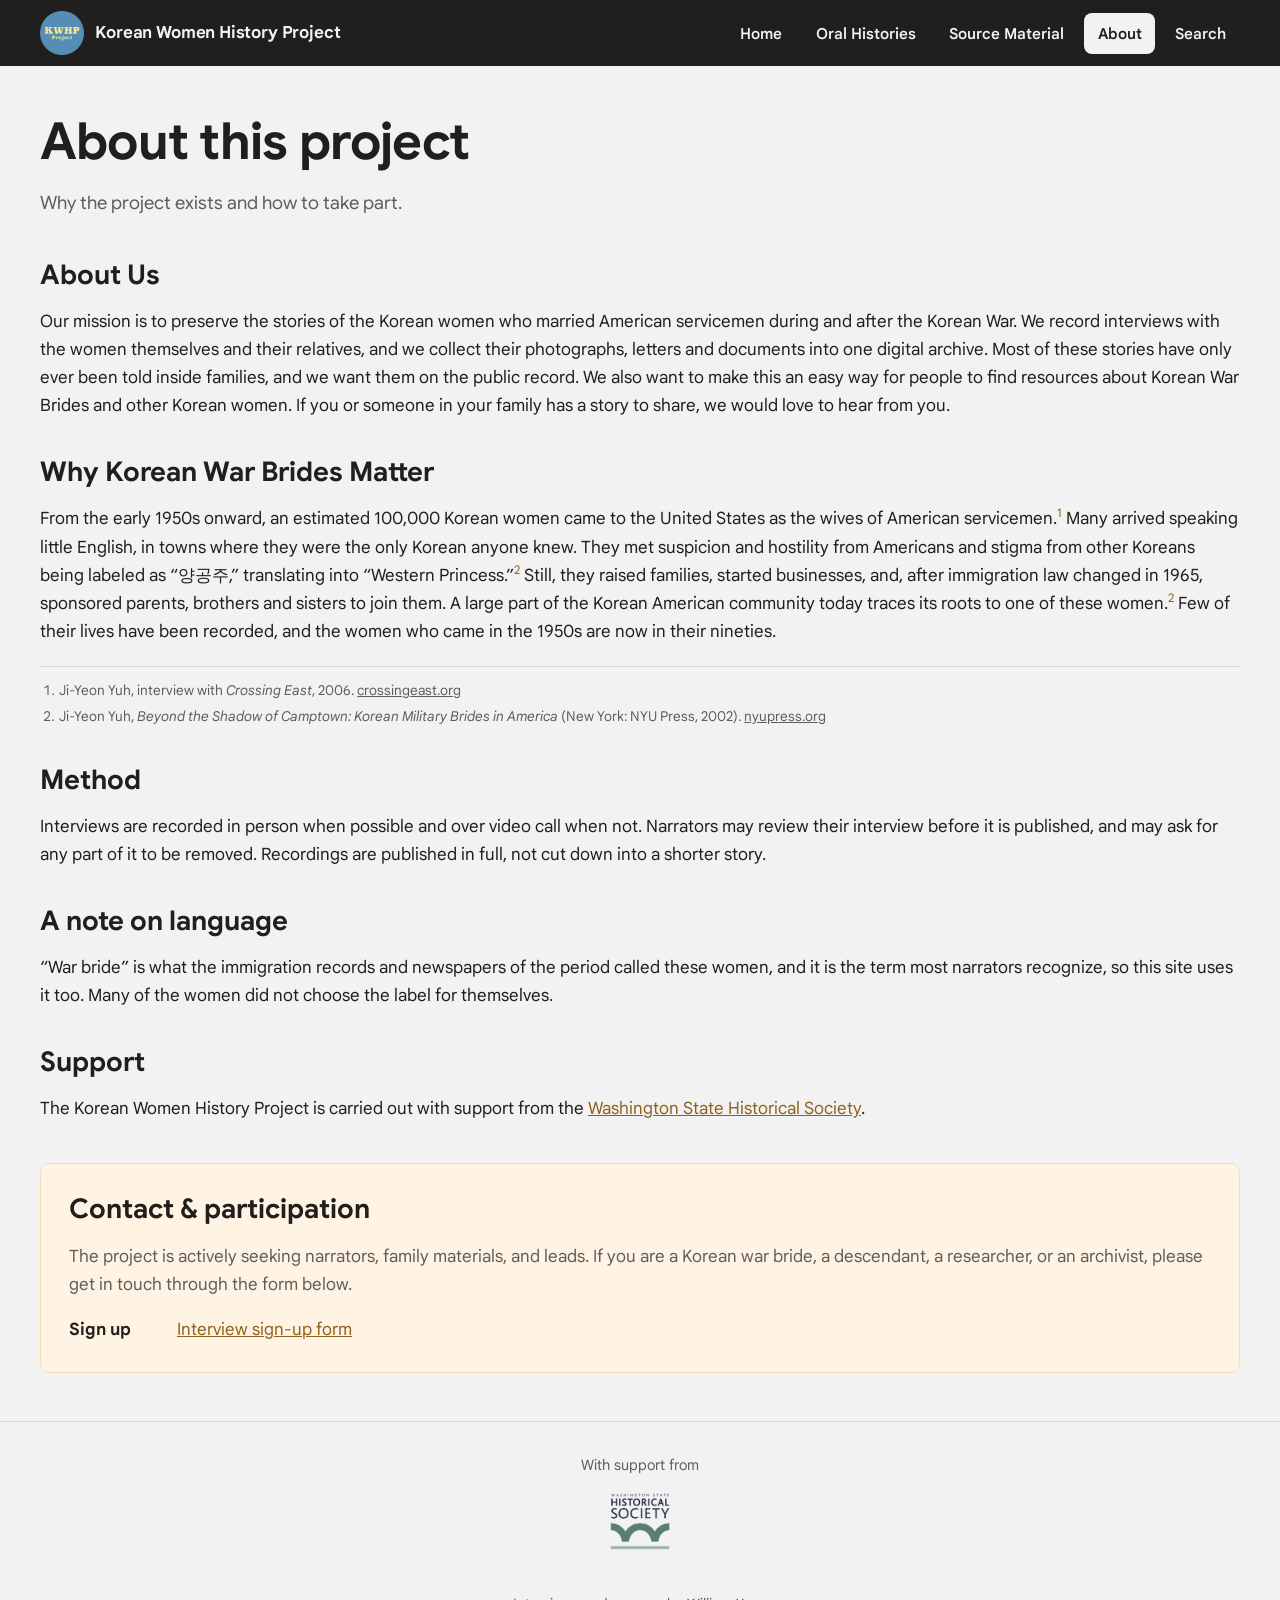
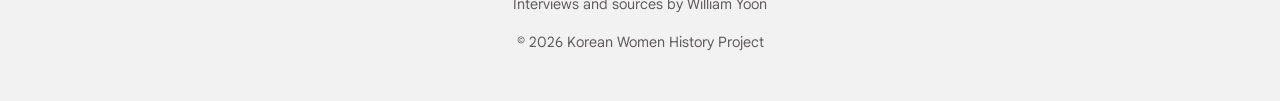
==== commit a5610b0e: "Show the TPL archive banner only on the Oral Histories page Co-Authored-By: Claude Opus 5.5 <noreply" ====
--- a/about.html
+++ b/about.html
@@ -15,7 +15,6 @@
 <body>
   <a class="skip-link" href="#main">Skip to content</a>
 
-  <div class="announce-bar"><span>Now in the Tacoma Public Library Northwest Room collection.</span> <a href="https://tpl.accesstomemory.org/william-yoons-korean-women-history-project" target="_blank" rel="noopener">View it on the TPL archive &rarr;</a></div>
 
   <header class="site-header">
     <a class="brand" href="index.html">
